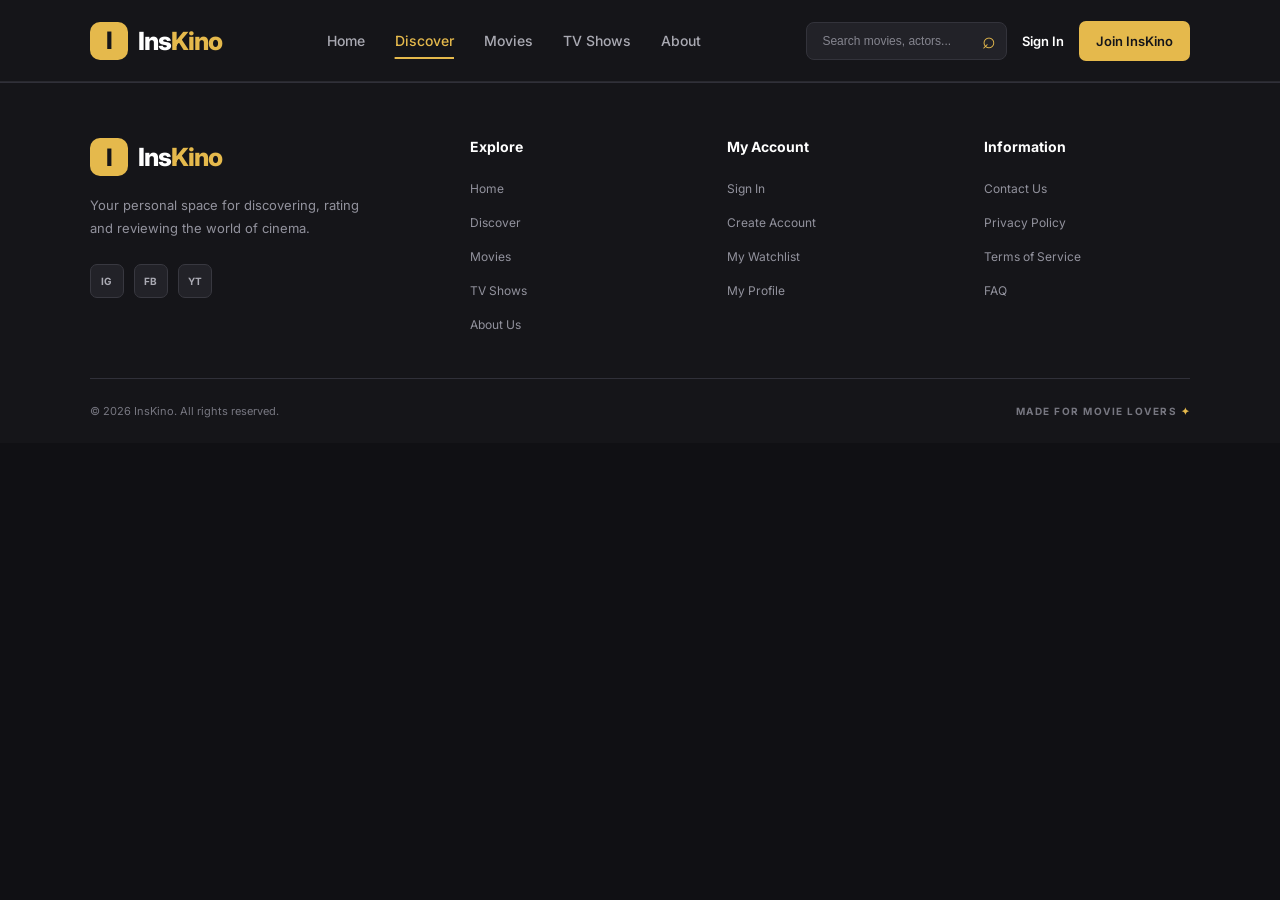
==== discover.html @ 5211ae1d "added a testing a first preview template, alongside new files such as: Discover.html, login.html, re" ====
<!DOCTYPE html>
<html lang="en">
<head>
    <meta charset="UTF-8">
    <meta name="viewport" content="width=device-width, initial-scale=1.0">
    <title>InsKino | Discover</title>
    <link rel="stylesheet" href="style.css">
</head>
<body>
    
<nav class="navbar">
    <a href="index.html" class="brand">
        <span class="brand-icon">I</span>
        <span>Ins<span class="brand-highlight">Kino</span></span>
    </a>

    <button class="menu-toggle" id="menuToggle"
            aria-label="Toggle navigation"
            aria-expanded="false">
        <span></span>
        <span></span>
        <span></span>
    </button>

    <ul class="nav-links" id="navLinks">
        <li><a href="index.html">Home</a></li>
        <li><a href="discover.html">Discover</a></li>
        <li><a href="movies.html">Movies</a></li>
        <li><a href="tv-shows.html">TV Shows</a></li>
        <li><a href="about.html">About</a></li>

        <span class="nav-indicator"></span>
    </ul>

    <div class="nav-actions">
        <form class="search-form" action="movies.html" method="GET">
            <input
                type="search"
                name="q"
                placeholder="Search movies, actors..."
                aria-label="Search movies and actors"
            >
            <button type="submit" aria-label="Search">
                <span>⌕</span>
            </button>
        </form>

        <a href="login.html" class="login-btn">Sign In</a>
        <a href="register.html" class="register-btn">Join InsKino</a>
    </div>
</nav>
    <!-- FOOTER -->
<footer class="footer">

    <div class="footer-container">

        <!-- BRAND SECTION -->
        <div class="footer-brand">

            <a href="index.html" class="brand">
                <span class="brand-icon">I</span>
                <span>Ins<span class="brand-highlight">Kino</span></span>
            </a>

            <p>
                Your personal space for discovering,
                rating and reviewing the world of cinema.
            </p>

            <div class="footer-socials">
                <a href="#" aria-label="Instagram">IG</a>
                <a href="#" aria-label="Facebook">FB</a>
                <a href="#" aria-label="YouTube">YT</a>
            </div>

        </div>


        <!-- EXPLORE LINKS -->
        <div class="footer-column">

            <h3>Explore</h3>

            <ul>
                <li><a href="index.html">Home</a></li>
                <li><a href="discover.html">Discover</a></li>
                <li><a href="movies.html">Movies</a></li>
                <li><a href="tv-shows.html">TV Shows</a></li>
                <li><a href="about.html">About Us</a></li>
            </ul>

        </div>


        <!-- ACCOUNT LINKS -->
        <div class="footer-column">

            <h3>My Account</h3>

            <ul>
                <li><a href="login.html">Sign In</a></li>
                <li><a href="register.html">Create Account</a></li>
                <li><a href="watchlist.html">My Watchlist</a></li>
                <li><a href="profile.html">My Profile</a></li>
            </ul>

        </div>


        <!-- SUPPORT LINKS -->
        <div class="footer-column">

            <h3>Information</h3>

            <ul>
                <li><a href="contact.html">Contact Us</a></li>
                <li><a href="privacy.html">Privacy Policy</a></li>
                <li><a href="terms.html">Terms of Service</a></li>
                <li><a href="faq.html">FAQ</a></li>
            </ul>

        </div>

    </div>


    <!-- FOOTER BOTTOM -->
    <div class="footer-bottom">

        <p>
            © <span id="currentYear"></span> InsKino.
            All rights reserved.
        </p>

        <p class="footer-tagline">
            MADE FOR MOVIE LOVERS <span>✦</span>
        </p>

    </div>

</footer>
    <script src="script.js"></script>
</body>
</html>
---- style.css ----
/* GOOGLE FONT */
@import url('https://fonts.googleapis.com/css2?family=Inter:wght@400;500;600;700;800&display=swap');

* {
    margin: 0;
    padding: 0;
    box-sizing: border-box;
}

body {
    font-family: 'Inter', sans-serif;
    background: #101014;
    color: #ffffff;
    min-height: 100vh;
    display: flex;
    flex-direction: column;
}

/* NAVBAR */
.navbar {
    width: 100%;
    min-height: 82px;
    padding: 0 7%;
    display: flex;
    align-items: center;
    justify-content: space-between;
    gap: 35px;

    background: #151519;
    border-bottom: 1px solid #29292f;
    position: sticky;
    top: 0;
    z-index: 1000;
    flex-shrink: 0;

}

/* BRAND */
.brand {
    display: flex;
    align-items: center;
    gap: 10px;
    text-decoration: none;
    color: #ffffff;
    font-size: 25px;
    font-weight: 800;
    letter-spacing: -1px;
    white-space: nowrap;
}

.brand-icon {
    width: 38px;
    height: 38px;
    display: grid;
    place-items: center;
    background: #e5b94c;
    color: #151519;
    border-radius: 10px;
    font-size: 24px;
}

.brand-highlight {
    color: #e5b94c;
}

/* NAVIGATION LINKS */
.nav-links {
    display: flex;
    align-items: center;
    gap: 30px;
    list-style: none;
    position: relative;
}

.nav-links a {
    color: #aaaab3;
    text-decoration: none;
    font-size: 14px;
    font-weight: 500;
    transition: 0.3s ease;
    position: relative;
    display: block;
}

.nav-links a:hover,
.nav-links a.active {
    color: #e5b94c;
}

.nav-links a.active::after {
    content: '';
    position: absolute;
    width: 100%;
    height: 2px;
    background: #e5b94c;
    bottom: -10px;
    left: 0;
}

/* ACTIONS */
.nav-actions {
    display: flex;
    align-items: center;
    gap: 15px;
}

.nav-indicator {
    position: absolute;
    bottom: -10px;
    left: 0;
    height: 2px;
    width: 0;
    background: #e5b94c;
    border-radius: 5px;

    transition:
        transform 0.35s ease,
        width 0.35s ease;

    pointer-events: none;
}
/* SEARCH */
.search-form {
    display: flex;
    align-items: center;
    background: #222228;
    border: 1px solid #33333b;
    border-radius: 8px;
    padding: 0 10px;
    transition: 0.3s ease;
}

.search-form:focus-within {
    border-color: #e5b94c;
}

.search-form input {
    width: 165px;
    padding: 11px 5px;
    border: none;
    outline: none;
    background: transparent;
    color: white;
    font-size: 12px;
}

.search-form input::placeholder {
    color: #85858f;
}

.search-form button {
    background: none;
    border: none;
    color: #e5b94c;
    font-size: 23px;
    cursor: pointer;
}

/* AUTH BUTTONS */
.login-btn,
.register-btn {
    text-decoration: none;
    font-size: 13px;
    font-weight: 600;
    white-space: nowrap;
    transition: 0.3s ease;
}

.login-btn {
    color: #ffffff;
}

.login-btn:hover {
    color: #e5b94c;
}

.register-btn {
    background: #e5b94c;
    color: #151519;
    padding: 12px 17px;
    border-radius: 7px;
}

.register-btn:hover {
    background: #f3ce6c;
    transform: translateY(-2px);
}

/* MOBILE MENU BUTTON */
.menu-toggle {
    display: none;
    background: none;
    border: none;
    cursor: pointer;
}

.menu-toggle span {
    display: block;
    width: 25px;
    height: 2px;
    background: #e5b94c;
    margin: 6px;
    transition: 0.3s;
}

/* RESPONSIVE DESIGN */
@media (max-width: 1100px) {
    .navbar {
        padding: 0 4%;
        gap: 18px;
    }

    .nav-links {
        gap: 18px;
    }

    .search-form input {
        width: 125px;
    }
}

@media (max-width: 850px) {
    .navbar {
        flex-wrap: wrap;
        padding: 18px 5%;
    }

    .menu-toggle {
        display: block;
        order: 2;
    }

    .nav-links {
        display: none;
        order: 3;
        flex-direction: column;
        align-items: flex-start;
        width: 100%;
        gap: 25px;
        padding: 20px 0;
        position: relative;
    }

    .nav-links.show {
        display: flex;
    }

    .nav-links a.active::after {
        display: none;
    }

    .nav-actions {
        order: 4;
        width: 100%;
        display: none;
        flex-wrap: wrap;
        padding-bottom: 15px;
    }

    .nav-actions.show {
        display: flex;
    }
    
    .nav-indicator {
        display: none;
    }

    .search-form {
        flex: 1;
    }

    .search-form input {
        width: 100%;
    }
}

@media (max-width: 480px) {
    .brand {
        font-size: 22px;
    }

    .nav-actions {
        gap: 12px;
    }

    .register-btn {
        padding: 10px 12px;
    }
}


/* =========================================
   INSKINO HOMEPAGE
========================================= */

.home-main {
    width: 100%;
    padding-bottom: 80px;
}

/* HERO */

.home-hero {
    min-height: 540px;
    padding: 75px 8%;

    display: grid;
    grid-template-columns: 1.1fr 0.9fr;
    align-items: center;
    gap: 50px;

    overflow: hidden;

    background:
        radial-gradient(
            ellipse at 80% 50%,
            rgba(229,185,76,0.12),
            transparent 45%
        ),
        linear-gradient(120deg, #17171d, #101014);
}

.hero-label,
.section-label {
    color: #e5b94c;
    font-size: 11px;
    font-weight: 700;
    letter-spacing: 2px;
}

.hero-content h1 {
    max-width: 650px;
    margin-top: 22px;

    color: #ffffff;
    font-size: clamp(38px, 5vw, 64px);
    line-height: 1.12;
    letter-spacing: -2px;
}

.hero-content h1 span {
    display: block;
    color: #e5b94c;
}

.hero-content > p {
    max-width: 510px;
    margin-top: 22px;

    color: #a5a5ad;
    font-size: 15px;
    line-height: 1.9;
}

/* HERO BUTTONS */

.hero-buttons {
    display: flex;
    flex-wrap: wrap;
    gap: 15px;
    margin-top: 30px;
}

.hero-primary,
.hero-secondary {
    display: inline-flex;
    align-items: center;
    justify-content: center;
    gap: 12px;

    padding: 14px 21px;
    border-radius: 7px;

    font-size: 13px;
    font-weight: 700;
    text-decoration: none;
    transition: 0.3s ease;
}

.hero-primary {
    background: #e5b94c;
    color: #151519;
}

.hero-primary:hover {
    background: #f3ce6c;
    transform: translateY(-3px);
}

.hero-secondary {
    color: #ffffff;
    border: 1px solid #484850;
}

.hero-secondary:hover {
    border-color: #e5b94c;
    color: #e5b94c;
}

/* HERO STATISTICS */

.hero-stats {
    display: flex;
    gap: 40px;
    margin-top: 45px;
}

.hero-stats h3 {
    color: #e5b94c;
    font-size: 23px;
}

.hero-stats p {
    margin-top: 5px;
    color: #898993;
    font-size: 11px;
}

/* HERO POSTERS */

.hero-visual {
    min-height: 390px;
    position: relative;

    display: flex;
    align-items: center;
    justify-content: center;
}

.hero-poster {
    width: 175px;
    height: 255px;

    position: absolute;
    overflow: hidden;

    border-radius: 12px;
    border: 3px solid #34343a;

    box-shadow: 0 20px 40px rgba(0,0,0,0.5);
}

.hero-poster img {
    width: 100%;
    height: 100%;
    object-fit: cover;
}

.hero-poster-one {
    transform: rotate(-13deg) translate(-100px, 5px);
}

.hero-poster-two {
    z-index: 2;
    transform: translateY(-20px);
}

.hero-poster-three {
    transform: rotate(13deg) translate(100px, 5px);
}

.hero-floating-card {
    position: absolute;
    z-index: 3;
    bottom: 5px;
    right: 0;

    display: flex;
    align-items: center;
    gap: 12px;

    padding: 15px 20px;
    background: #25252c;
    border: 1px solid #414149;
    border-radius: 10px;

    box-shadow: 0 10px 30px rgba(0,0,0,0.4);
}

.hero-floating-card > span {
    color: #e5b94c;
    font-size: 25px;
}

.hero-floating-card strong,
.hero-floating-card small {
    display: block;
}

.hero-floating-card strong {
    color: #ffffff;
    font-size: 12px;
}

.hero-floating-card small {
    color: #9999a3;
    font-size: 10px;
    margin-top: 4px;
}

/* MOVIE SECTIONS */

.movie-section {
    padding: 75px 8%;
}

.section-heading {
    display: flex;
    justify-content: space-between;
    align-items: flex-end;
    gap: 20px;
    margin-bottom: 30px;
}

.section-heading h2 {
    color: #ffffff;
    font-size: 28px;
    margin-top: 9px;
}

.section-heading p {
    color: #92929d;
    font-size: 13px;
    margin-top: 8px;
}

.view-all {
    color: #e5b94c;
    font-size: 12px;
    font-weight: 600;
    text-decoration: none;
}

.view-all:hover {
    color: #f3ce6c;
}

/* MOVIE GRID */

.movie-grid {
    display: grid;
    grid-template-columns: repeat(4, minmax(0, 1fr));
    gap: 25px;
}

.movie-card {
    min-width: 0;
}

.movie-poster {
    height: 310px;
    position: relative;
    overflow: hidden;

    border-radius: 9px;
    background: #222228;
}

.movie-poster img {
    width: 100%;
    height: 100%;
    object-fit: cover;
    transition: transform 0.4s ease;
}

.movie-card:hover .movie-poster img {
    transform: scale(1.06);
}

.movie-badge {
    position: absolute;
    top: 12px;
    left: 12px;

    padding: 6px 9px;
    border-radius: 4px;

    background: #e5b94c;
    color: #151519;

    font-size: 9px;
    font-weight: 800;
    letter-spacing: 0.5px;
}

.watchlist-btn {
    position: absolute;
    top: 12px;
    right: 12px;

    width: 33px;
    height: 33px;

    border: 1px solid rgba(255,255,255,0.3);
    border-radius: 50%;

    background: rgba(15,15,20,0.8);
    color: #ffffff;

    font-size: 21px;
    cursor: pointer;
    transition: 0.3s ease;
}

.watchlist-btn:hover {
    background: #e5b94c;
    color: #151519;
}

.movie-info {
    padding-top: 14px;
}

.movie-info h3 {
    color: #ffffff;
    font-size: 14px;
    font-weight: 600;
}

.movie-info p {
    color: #85858f;
    font-size: 11px;
    margin-top: 7px;
}

.movie-rating {
    display: inline-block;
    margin-top: 10px;

    color: #e5b94c;
    font-size: 12px;
    font-weight: 700;
}

/* DISCOVERY BANNER */

.discovery-banner {
    margin: 10px 8% 30px;
    padding: 40px 45px;

    display: flex;
    align-items: center;
    justify-content: space-between;
    gap: 25px;

    background:
        radial-gradient(
            circle at 90% 50%,
            rgba(229,185,76,0.13),
            transparent 45%
        ),
        #1c1c23;

    border: 1px solid #34343c;
    border-radius: 12px;
}

.discovery-banner h2 {
    margin-top: 12px;
    color: #ffffff;
    font-size: 27px;
}

.discovery-banner p {
    margin-top: 9px;
    color: #9999a3;
    font-size: 13px;
    line-height: 1.7;
}

/* RESPONSIVE */

@media (max-width: 1000px) {

    .home-hero {
        grid-template-columns: 1fr 0.8fr;
        padding: 60px 5%;
    }

    .movie-section {
        padding: 60px 5%;
    }

    .movie-grid {
        grid-template-columns: repeat(4, minmax(0, 1fr));
        gap: 16px;
    }

    .movie-poster {
        height: 260px;
    }

}

@media (max-width: 750px) {

    .home-hero {
        grid-template-columns: 1fr;
        text-align: center;
    }

    .hero-content > p {
        margin-left: auto;
        margin-right: auto;
    }

    .hero-buttons,
    .hero-stats {
        justify-content: center;
    }

    .hero-visual {
        min-height: 320px;
    }

    .movie-grid {
        grid-template-columns: repeat(2, minmax(0, 1fr));
        gap: 25px 16px;
    }

    .movie-poster {
        height: 280px;
    }

    .discovery-banner {
        margin-left: 5%;
        margin-right: 5%;
        flex-direction: column;
        align-items: flex-start;
        padding: 30px;
    }

}

@media (max-width: 480px) {

    .home-hero {
        padding: 50px 6%;
    }

    .hero-content h1 {
        font-size: 39px;
    }

    .hero-stats {
        gap: 22px;
    }

    .hero-poster {
        width: 135px;
        height: 210px;
    }

    .movie-poster {
        height: 225px;
    }

    .section-heading h2 {
        font-size: 23px;
    }

}


/* =========================================
   INSKINO LOGIN PAGE
========================================= */

.auth-page {
    min-height: calc(100vh - 82px);
    padding: 55px 7%;

    display: flex;
    justify-content: center;
    align-items: center;
        flex: 1;
    min-height: auto; 

    background:
        radial-gradient(
            circle at 10% 20%,
            rgba(229, 185, 76, 0.07),
            transparent 35%
        ),
        #101014;

}

/* MAIN CONTAINER */

.auth-container {
    width: 100%;
    max-width: 1100px;
    min-height: 610px;

    display: grid;
    grid-template-columns: 1fr 1fr;

    background: #17171d;
    border: 1px solid #303039;
    border-radius: 16px;
    overflow: hidden;

    box-shadow: 0 25px 70px rgba(0, 0, 0, 0.35);
}


/* =========================================
   LEFT VISUAL SECTION
========================================= */

.auth-visual {
    position: relative;
    overflow: hidden;

    padding: 65px 50px;

    display: flex;
    flex-direction: column;
    justify-content: space-between;

    background:
        radial-gradient(
            ellipse at 20% 20%,
            rgba(229, 185, 76, 0.16),
            transparent 55%
        ),
        linear-gradient(145deg, #242127, #141418 75%);

    border-right: 1px solid #303039;
}

.auth-visual::before {
    content: "I";
    position: absolute;

    right: -20px;
    bottom: 70px;

    font-size: 390px;
    font-weight: 800;
    line-height: 1;

    color: rgba(229, 185, 76, 0.035);
    pointer-events: none;
}

.visual-content,
.visual-footer {
    position: relative;
    z-index: 1;
}

.visual-label {
    display: inline-block;

    color: #e5b94c;
    font-size: 11px;
    font-weight: 700;
    letter-spacing: 2px;

    margin-bottom: 28px;
}

.visual-content h1 {
    max-width: 420px;

    color: #ffffff;
    font-size: clamp(32px, 4vw, 47px);
    font-weight: 800;
    line-height: 1.2;
    letter-spacing: -1.5px;
}

.visual-content h1 span {
    display: block;
    color: #e5b94c;
}

.visual-content p {
    max-width: 390px;

    color: #aaaab3;
    font-size: 14px;
    line-height: 1.9;

    margin-top: 23px;
}

.cinema-decoration {
    display: flex;
    align-items: center;
    flex-wrap: wrap;
    gap: 10px;

    margin-top: 55px;

    color: #d6d6dc;
    font-size: 10px;
    font-weight: 700;
    letter-spacing: 1.5px;
}

.cinema-decoration span:first-child {
    color: #e5b94c;
    font-size: 18px;
}

.decoration-dot {
    color: #e5b94c;
}

.visual-footer {
    display: flex;
    flex-direction: column;
    gap: 7px;

    color: #777781;
    font-size: 9px;
    letter-spacing: 2px;
}

.visual-footer span:first-child {
    color: #e5b94c;
    font-weight: 800;
    font-size: 12px;
}


/* =========================================
   RIGHT LOGIN SECTION
========================================= */

.auth-form-section {
    display: flex;
    justify-content: center;
    align-items: center;

    padding: 55px 45px;
}

.login-card {
    width: 100%;
    max-width: 390px;
}


/* LOGIN HEADING */

.login-heading {
    text-align: center;
    margin-bottom: 38px;
}

.login-icon {
    width: 48px;
    height: 48px;

    display: grid;
    place-items: center;

    margin: 0 auto 20px;

    background: rgba(229, 185, 76, 0.13);
    border: 1px solid rgba(229, 185, 76, 0.3);
    border-radius: 12px;

    color: #e5b94c;
    font-size: 27px;
    font-weight: 800;
}

.login-heading h2 {
    color: #ffffff;
    font-size: 27px;
    font-weight: 700;
    letter-spacing: -0.7px;
}

.login-heading p {
    color: #92929d;
    font-size: 13px;
    margin-top: 10px;
}


/* =========================================
   FORM FIELDS
========================================= */

.login-form {
    display: flex;
    flex-direction: column;
    gap: 23px;
}

.form-group {
    display: flex;
    flex-direction: column;
    gap: 10px;
}

.form-group label {
    color: #e5e5e9;
    font-size: 12px;
    font-weight: 600;
}

.form-group input {
    width: 100%;
    height: 49px;

    padding: 0 15px;

    background: #222228;
    border: 1px solid #383840;
    border-radius: 7px;

    outline: none;

    color: #ffffff;
    font-family: inherit;
    font-size: 13px;

    transition: 0.3s ease;
}

.form-group input::placeholder {
    color: #777781;
}

.form-group input:focus {
    border-color: #e5b94c;
    box-shadow: 0 0 0 3px rgba(229, 185, 76, 0.08);
}


/* PASSWORD FIELD */

.password-wrapper {
    position: relative;
}

.password-wrapper input {
    padding-right: 65px;
}

.password-toggle {
    position: absolute;
    right: 14px;
    top: 50%;
    transform: translateY(-50%);

    background: transparent;
    border: none;

    color: #e5b94c;
    font-family: inherit;
    font-size: 11px;
    font-weight: 600;

    cursor: pointer;
}

.password-toggle:hover {
    color: #f5d27a;
}


/* =========================================
   REMEMBER ME / FORGOT PASSWORD
========================================= */

.login-options {
    display: flex;
    justify-content: space-between;
    align-items: center;
    gap: 10px;

    margin-top: -3px;
}

.remember-option {
    display: flex;
    align-items: center;
    gap: 8px;

    color: #aaaab3;
    font-size: 11px;
    cursor: pointer;
}

.remember-option input {
    accent-color: #e5b94c;
    width: 14px;
    height: 14px;
    cursor: pointer;
}

.login-options a {
    color: #e5b94c;
    font-size: 11px;
    text-decoration: none;
}

.login-options a:hover {
    text-decoration: underline;
}


/* =========================================
   SIGN IN BUTTON
========================================= */

.signin-button {
    width: 100%;
    height: 49px;

    display: flex;
    justify-content: center;
    align-items: center;
    gap: 12px;

    margin-top: 5px;

    background: #e5b94c;
    color: #171717;

    border: none;
    border-radius: 7px;

    font-family: inherit;
    font-size: 13px;
    font-weight: 700;

    cursor: pointer;

    transition: 0.3s ease;
}

.signin-button span {
    font-size: 18px;
    transition: transform 0.3s ease;
}

.signin-button:hover {
    background: #f3ce6c;
    box-shadow: 0 7px 20px rgba(229, 185, 76, 0.16);
}

.signin-button:hover span {
    transform: translateX(5px);
}


/* =========================================
   REGISTER PROMPT
========================================= */

.register-prompt {
    text-align: center;
    margin-top: 29px;
}

.register-prompt p {
    color: #92929d;
    font-size: 12px;
}

.register-prompt a {
    color: #e5b94c;
    font-weight: 600;
    text-decoration: none;
}

.register-prompt a:hover {
    text-decoration: underline;
}


/* BOTTOM DIVIDER */

.login-divider {
    display: flex;
    align-items: center;
    gap: 15px;

    margin-top: 34px;
}

.login-divider::before,
.login-divider::after {
    content: "";
    flex: 1;
    height: 1px;
    background: #303039;
}

.login-divider span {
    color: #666670;
    font-size: 9px;
    font-weight: 600;
    letter-spacing: 1.5px;
}


/* =========================================
   RESPONSIVE DESIGN
========================================= */

@media (max-width: 850px) {

    .auth-page {
        padding: 40px 5%;
    }

    .auth-container {
        max-width: 550px;
        grid-template-columns: 1fr;
    }

    .auth-visual {
        min-height: 280px;
        padding: 35px;
        border-right: none;
        border-bottom: 1px solid #303039;
    }

    .visual-content h1 {
        font-size: 34px;
    }

    .visual-content p {
        font-size: 13px;
        margin-top: 13px;
    }

    .cinema-decoration {
        margin-top: 23px;
    }

    .visual-footer {
        margin-top: 35px;
    }

    .auth-form-section {
        padding: 45px 35px;
    }
}


@media (max-width: 480px) {

    .auth-page {
        padding: 25px 15px;
    }

    .auth-visual {
        min-height: 250px;
        padding: 28px 23px;
    }

    .visual-content h1 {
        font-size: 29px;
    }

    .visual-content p {
        font-size: 12px;
    }

    .auth-form-section {
        padding: 38px 23px;
    }

    .login-heading h2 {
        font-size: 24px;
    }

    .login-options {
        align-items: flex-start;
    }
}


/* =========================================
   INSKINO REGISTRATION PAGE
========================================= */

.register-card {
    max-width: 420px;
}

.register-form {
    gap: 16px;
}

/* PASSWORD INFORMATION */

.password-hint {
    color: #777781;
    font-size: 10px;
    margin-top: -3px;
}

/* TERMS AND CONDITIONS */

.register-terms {
    margin-top: 2px;
}

.register-terms label {
    display: flex;
    align-items: flex-start;
    gap: 9px;

    color: #aaaab3;
    font-size: 11px;
    line-height: 1.7;

    cursor: pointer;
}

.register-terms input {
    margin-top: 3px;
    accent-color: #e5b94c;
    cursor: pointer;
}

.register-terms a {
    color: #e5b94c;
    text-decoration: none;
}

.register-terms a:hover {
    text-decoration: underline;
}

/* REGISTRATION BUTTON */

.register-form .signin-button {
    margin-top: 5px;
}

/* RESPONSIVE */

@media (max-width: 850px) {

    .register-card {
        max-width: 450px;
    }

    .register-form {
        gap: 18px;
    }

}

@media (max-width: 480px) {

    .register-card {
        width: 100%;
    }

    .register-form {
        gap: 16px;
    }

}


/* =========================================
   FEATURED SLIDER + ASIDE LAYOUT
========================================= */

.home-feature-layout {
    padding: 65px 8%;

    display: grid;
    grid-template-columns: minmax(0, 1fr) 290px;
    gap: 24px;

    align-items: start;
}


/* =========================================
   FEATURED SLIDER
========================================= */

.featured-slider {
    min-width: 0;
}

.slider-track {
    position: relative;
    overflow: hidden;

    border-radius: 12px;
    background: #222228;
}

.feature-slide {
    display: none;

    position: relative;
    min-height: 370px;

    overflow: hidden;
    animation: slideFade 0.45s ease;
}

.feature-slide.is-active {
    display: block;
}

@keyframes slideFade {
    from {
        opacity: 0.4;
    }

    to {
        opacity: 1;
    }
}

.feature-image {
    position: absolute;
    inset: 0;

    width: 100%;
    height: 100%;

    object-fit: cover;
    object-position: center 25%;
}

.feature-overlay {
    position: absolute;
    inset: 0;

    display: flex;
    flex-direction: column;
    justify-content: flex-end;
    align-items: flex-start;

    padding: 35px;

    background: linear-gradient(
        90deg,
        rgba(10,10,14,0.96) 0%,
        rgba(10,10,14,0.72) 48%,
        rgba(10,10,14,0.12) 100%
    );
}

.feature-category {
    color: #e5b94c;
    font-size: 10px;
    font-weight: 800;
    letter-spacing: 2px;
}

.feature-overlay h2 {
    color: #ffffff;
    font-size: 32px;
    margin-top: 12px;
}

.feature-overlay p {
    max-width: 390px;
    color: #d0d0d5;

    font-size: 12px;
    line-height: 1.8;

    margin-top: 10px;
}

.feature-meta {
    display: flex;
    flex-wrap: wrap;
    gap: 17px;

    margin-top: 17px;

    color: #c4c4ca;
    font-size: 11px;
}

.feature-meta span:last-child {
    color: #e5b94c;
    font-weight: 700;
}

.feature-button {
    display: inline-block;

    margin-top: 23px;
    padding: 11px 17px;

    background: #e5b94c;
    color: #151519;

    border-radius: 6px;

    font-size: 12px;
    font-weight: 700;
    text-decoration: none;

    transition: 0.3s ease;
}

.feature-button:hover {
    background: #f3ce6c;
    transform: translateY(-2px);
}


/* =========================================
   SLIDER CONTROLS
========================================= */

.slider-controls {
    display: flex;
    align-items: center;
    justify-content: space-between;

    margin-top: 14px;
}

.slider-navigation {
    display: flex;
    gap: 9px;
}

.slider-navigation button {
    width: 36px;
    height: 36px;

    border: 1px solid #383840;
    border-radius: 7px;

    background: #222228;
    color: #ffffff;

    font-size: 17px;
    cursor: pointer;

    transition: 0.3s ease;
}

.slider-navigation button:hover {
    color: #151519;
    background: #e5b94c;
    border-color: #e5b94c;
}

.slider-dots {
    display: flex;
    gap: 8px;
    align-items: center;
}

.slider-dots button {
    width: 8px;
    height: 8px;

    border: none;
    border-radius: 10px;

    background: #55555f;
    cursor: pointer;

    transition: 0.3s ease;
}

.slider-dots button.active {
    width: 24px;
    background: #e5b94c;
}

.slider-counter {
    color: #9999a3;
    font-size: 11px;
    font-weight: 600;
}


/* =========================================
   ASIDE SIDEBAR
========================================= */

.home-aside {
    display: flex;
    flex-direction: column;
    gap: 16px;

    min-width: 0;
    padding-top: 117px;
}

.aside-card {
    width: 100%;
    padding: 22px;

    background: #19191f;
    border: 1px solid #303039;
    border-radius: 10px;
    transition: border-color 0.3s ease;

}
.aside-card:hover {
    border-color: #55504a;
}

.aside-card h3 {
    color: #ffffff;
    font-size: 17px;

    margin-top: 12px;
}

.aside-card > p {
    color: #9999a3;
    font-size: 11px;
    line-height: 1.8;

    margin-top: 9px;
}


/* GENRE LINKS */

.genre-list {
    display: grid;
    grid-template-columns: 1fr 1fr;
    gap: 9px;

    margin-top: 20px;
}

.genre-list a {
    padding: 10px;

    display: flex;
    justify-content: space-between;
    align-items: center;

    background: #24242b;
    border: 1px solid #34343c;
    border-radius: 6px;

    color: #c3c3ca;
    font-size: 11px;
    text-decoration: none;

    transition: 0.3s ease;
}

.genre-list a span {
    color: #e5b94c;
}

.genre-list a:hover {
    color: #e5b94c;
    border-color: #e5b94c;
}

.aside-link {
    display: inline-block;
    margin-top: 18px;

    color: #e5b94c;
    font-size: 11px;
    font-weight: 600;
    text-decoration: none;
}


/* UPCOMING FEATURES */

.coming-list {
    display: flex;
    flex-direction: column;
    gap: 13px;

    list-style: none;
    margin-top: 20px;
}

.coming-list li {
    color: #c5c5cb;
    font-size: 11px;
}

.coming-list li span {
    color: #e5b94c;
    margin-right: 7px;
}

.coming-label {
    display: inline-block;

    margin-top: 22px;
    padding: 7px 10px;

    background: rgba(229,185,76,0.10);
    border-radius: 5px;

    color: #e5b94c;
    font-size: 9px;
    font-weight: 800;
    letter-spacing: 0.7px;
}


/* QUICK DISCOVERY */

.aside-discover {
    background: linear-gradient(
        145deg,
        #28242a,
        #19191f
    );
    text-align: center;
}

.aside-discover-icon {
    color: #e5b94c;
    font-size: 26px;
}

.aside-discover h3 {
    margin-top: 12px;
}

.aside-discover-button {
    display: block;

    margin-top: 19px;
    padding: 12px;

    background: #e5b94c;
    border-radius: 6px;

    color: #151519;
    font-size: 11px;
    font-weight: 700;
    text-decoration: none;

    transition: 0.3s ease;
}

.aside-discover-button:hover {
    background: #f3ce6c;
}


/* =========================================
   RESPONSIVE DESIGN
========================================= */

@media (max-width: 1050px) {

    .home-feature-layout {
        padding-left: 5%;
        padding-right: 5%;

        grid-template-columns: minmax(0, 1fr) 250px;
        gap: 20px;
    }

}

@media (max-width: 750px) {

    .home-feature-layout {
        grid-template-columns: 1fr;
    }

    .home-aside {
        display: grid;
        grid-template-columns: repeat(2, minmax(0, 1fr));
    }

    .feature-slide {
        min-height: 340px;
    }

    .aside-discover {
        grid-column: 1 / -1;
    }

}

@media (max-width: 480px) {

    .home-feature-layout {
        padding: 40px 5%;
    }

    .home-aside {
        grid-template-columns: 1fr;
    }

    .aside-discover {
        grid-column: auto;
    }

    .feature-slide {
        min-height: 350px;
    }

    .feature-overlay {
        padding: 22px;
    }

    .feature-overlay h2 {
        font-size: 25px;
    }

    .feature-overlay p {
        font-size: 11px;
    }

    .feature-meta {
        gap: 10px;
        font-size: 10px;
    }

}


/* =========================================
   INSKINO FOOTER
========================================= */

.footer {
    width: 100%;
    background: #151519;
    border-top: 1px solid #303039;
    padding: 55px 7% 0;
}

/* FOOTER CONTAINER */

.footer-container {
    max-width: 1400px;
    margin: 0 auto;

    display: grid;
    grid-template-columns: 1.6fr 1fr 1fr 1fr;
    gap: 50px;

    padding-bottom: 45px;
}

/* BRAND */

.footer-brand .brand {
    display: inline-flex;
    margin-bottom: 18px;
}

.footer-brand p {
    max-width: 280px;

    color: #92929d;
    font-size: 13px;
    line-height: 1.8;
}

/* SOCIAL LINKS */

.footer-socials {
    display: flex;
    gap: 10px;
    margin-top: 23px;
}

.footer-socials a {
    width: 34px;
    height: 34px;

    display: flex;
    justify-content: center;
    align-items: center;

    background: #222228;
    border: 1px solid #383840;
    border-radius: 7px;

    color: #aaaab3;
    font-size: 10px;
    font-weight: 700;

    text-decoration: none;
    transition: 0.3s ease;
}

.footer-socials a:hover {
    background: #e5b94c;
    border-color: #e5b94c;
    color: #151519;
    transform: translateY(-3px);
}

/* FOOTER COLUMNS */

.footer-column h3 {
    color: #ffffff;
    font-size: 14px;
    font-weight: 700;
    margin-bottom: 22px;
}

.footer-column ul {
    list-style: none;

    display: flex;
    flex-direction: column;
    gap: 14px;
}

.footer-column a {
    color: #92929d;
    font-size: 12px;
    text-decoration: none;

    transition: 0.3s ease;
}

.footer-column a:hover {
    color: #e5b94c;
    padding-left: 4px;
}

/* FOOTER BOTTOM */

.footer-bottom {
    max-width: 1400px;
    margin: 0 auto;

    min-height: 65px;

    display: flex;
    justify-content: space-between;
    align-items: center;
    gap: 15px;

    border-top: 1px solid #303039;
}

.footer-bottom p {
    color: #777781;
    font-size: 11px;
}

.footer-tagline {
    font-size: 10px !important;
    font-weight: 700;
    letter-spacing: 1.5px;
}

.footer-tagline span {
    color: #e5b94c;
}

/* =========================================
   FOOTER RESPONSIVENESS
========================================= */

@media (max-width: 900px) {

    .footer-container {
        grid-template-columns: repeat(2, 1fr);
        gap: 40px;
    }

}

@media (max-width: 500px) {

    .footer {
        padding: 40px 6% 0;
    }

    .footer-container {
        grid-template-columns: repeat(2, 1fr);
        gap: 35px 20px;
    }

    .footer-brand {
        grid-column: 1 / -1;
    }

    .footer-bottom {
        flex-direction: column;
        justify-content: center;
        align-items: flex-start;
        padding: 20px 0;
    }

}
.development-notice {
    margin: 25px 8% 0;
    padding: 18px 22px;

    display: flex;
    align-items: center;
    justify-content: space-between;
    gap: 15px;

    background: #1C1C23;
    border: 1px solid #4B3D21;
    border-radius: 10px;
}

.notice-content {
    display: flex;
    align-items: flex-start;
    gap: 16px;
}

.notice-badge {
    flex-shrink: 0;
    padding: 6px 9px;
    border-radius: 5px;

    background: rgba(229,185,76,0.13);
    color: #E5B94C;

    font-size: 9px;
    font-weight: 800;
    letter-spacing: 1px;
}

.notice-content h3 {
    color: #FFFFFF;
    font-size: 13px;
    margin-bottom: 6px;
}

.notice-content p {
    color: #9999A3;
    font-size: 11px;
    line-height: 1.7;
}

.notice-icon {
    color: #E5B94C;
    font-size: 25px;
}

@media (max-width: 600px) {
    .development-notice {
        margin-left: 5%;
        margin-right: 5%;
    }

    .notice-content {
        flex-direction: column;
    }
}
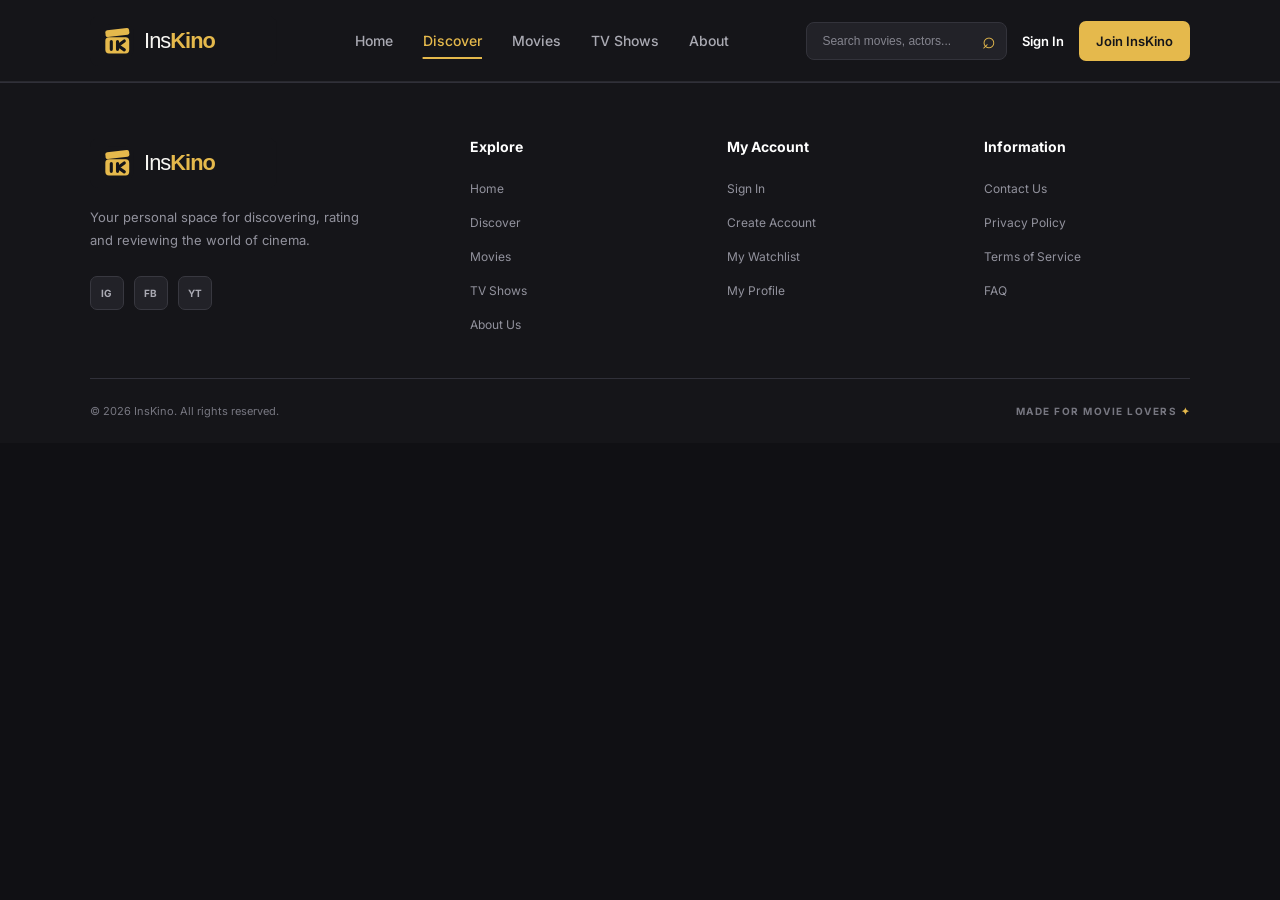
==== commit 92ad7136: "updated the Navbar and Footer , and added our project logo in the SVG Format d" ====
--- a/discover.html
+++ b/discover.html
@@ -10,8 +10,8 @@
     
 <nav class="navbar">
     <a href="index.html" class="brand">
-        <span class="brand-icon">I</span>
-        <span>Ins<span class="brand-highlight">Kino</span></span>
+        <img src="assets/logo/inskino-logo.svg" height="50" alt="InsKino Logo" class="brand-logo">
+        
     </a>
 
     <button class="menu-toggle" id="menuToggle"
@@ -58,8 +58,9 @@
         <div class="footer-brand">
 
             <a href="index.html" class="brand">
-                <span class="brand-icon">I</span>
-                <span>Ins<span class="brand-highlight">Kino</span></span>
+                
+                <img src="assets/logo/inskino-logo.svg" height="50" alt="InsKino Logo" class="brand-logo">
+
             </a>
 
             <p>
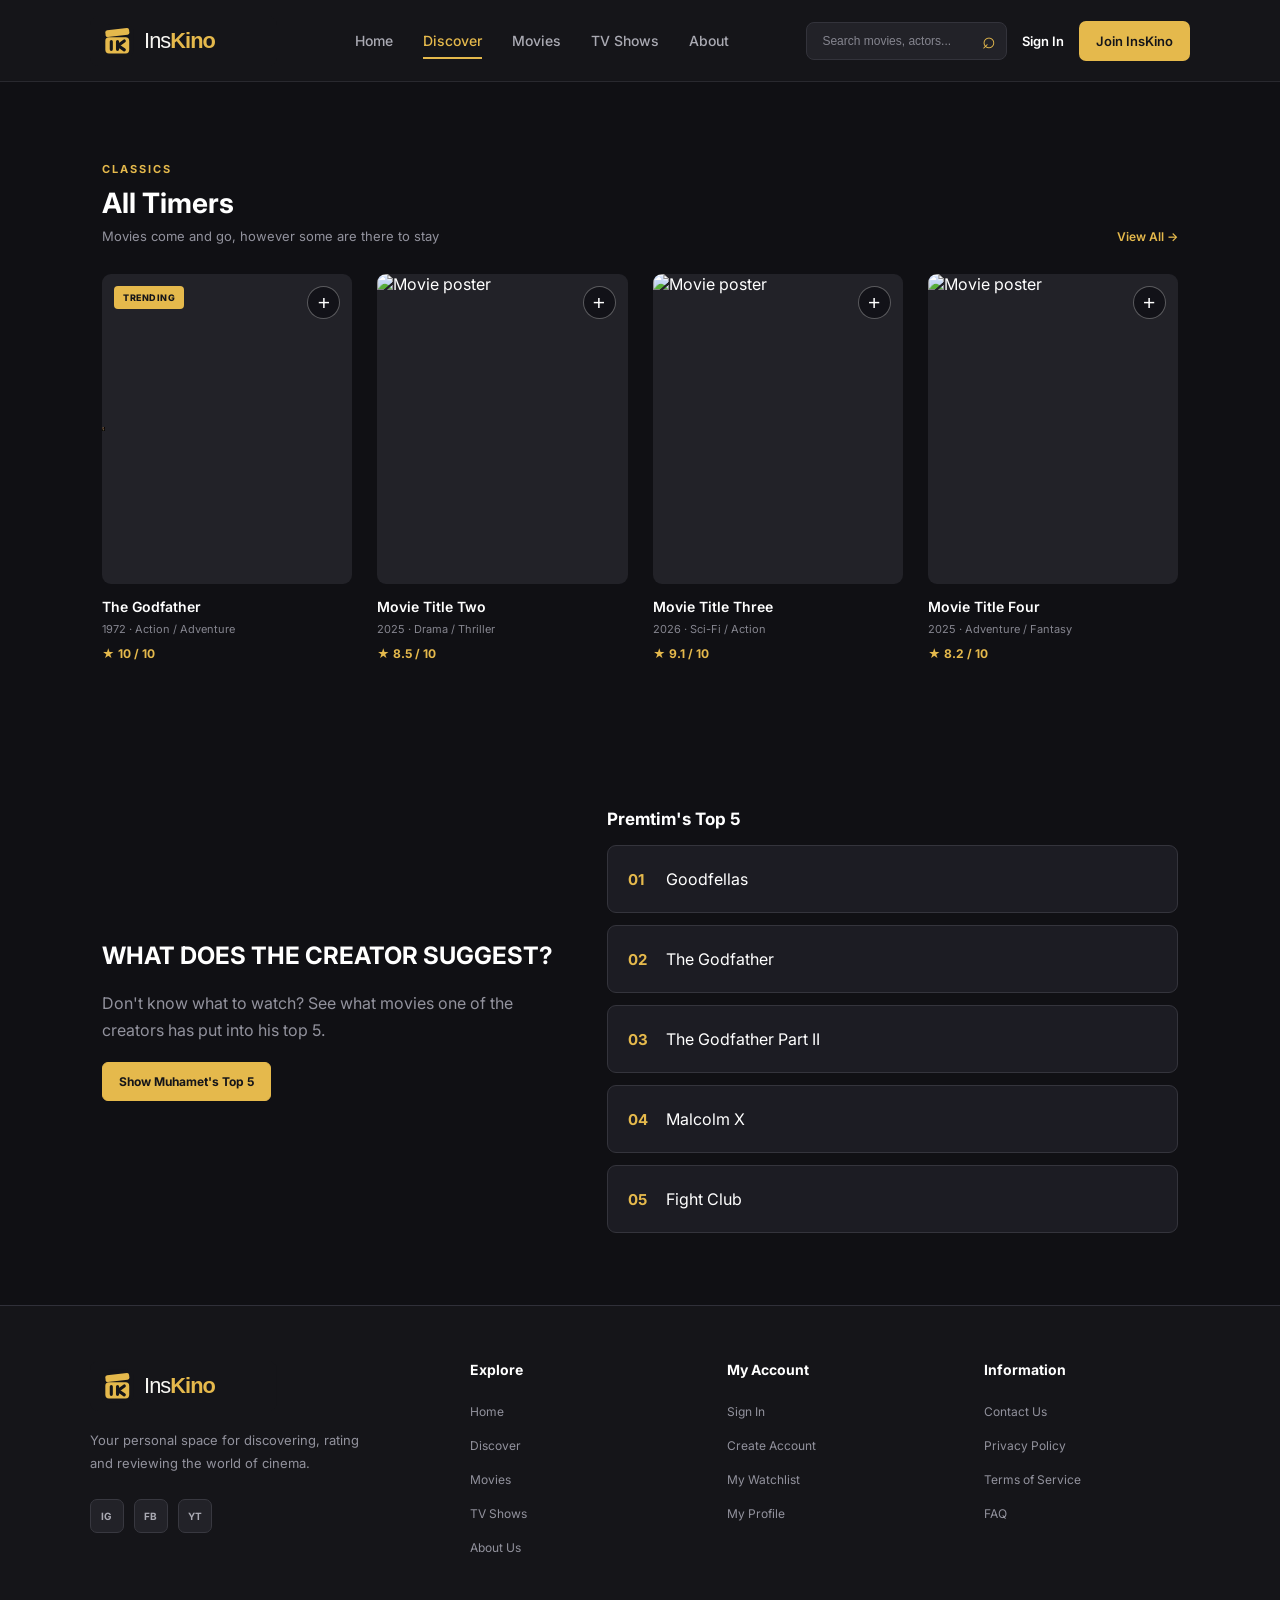
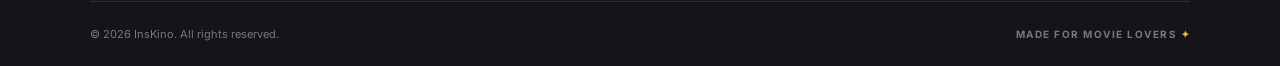
==== commit 47f44daa: "Started the discover page + added a interactive top 5 movies list" ====
--- a/discover.html
+++ b/discover.html
@@ -49,6 +49,121 @@
         <a href="register.html" class="register-btn">Join InsKino</a>
     </div>
 </nav>
+
+<section class="movie-section">
+
+        <div class="section-heading">
+            <div>
+                <span class="section-label">CLASSICS</span>
+                <h2>All Timers</h2>
+                <p>Movies come and go, however some are there to stay</p>
+            </div>
+
+            <a href="movies.html" class="view-all">
+                View All →
+            </a>
+        </div>
+
+
+        <div class="movie-grid">
+
+            <article class="movie-card">
+                <div class="movie-poster">
+                    <img src="assets/posters/godfather_icon.jpg" alt="Movie poster">
+                    <span class="movie-badge">TRENDING</span>
+                    <button class="watchlist-btn" aria-label="Add to watchlist">+</button>
+                </div>
+
+                <div class="movie-info">
+                    <h3>The Godfather</h3>
+                    <p>1972 · Action / Adventure</p>
+                    <span class="movie-rating">★ 10 / 10</span>
+                </div>
+            </article>
+
+
+            <article class="movie-card">
+                <div class="movie-poster">
+                    <img src="assets/posters/movie2.jpg" alt="Movie poster">
+                    <button class="watchlist-btn" aria-label="Add to watchlist">+</button>
+                </div>
+
+                <div class="movie-info">
+                    <h3>Movie Title Two</h3>
+                    <p>2025 · Drama / Thriller</p>
+                    <span class="movie-rating">★ 8.5 / 10</span>
+                </div>
+            </article>
+
+
+            <article class="movie-card">
+                <div class="movie-poster">
+                    <img src="assets/posters/movie3.jpg" alt="Movie poster">
+                    <button class="watchlist-btn" aria-label="Add to watchlist">+</button>
+                </div>
+
+                <div class="movie-info">
+                    <h3>Movie Title Three</h3>
+                    <p>2026 · Sci-Fi / Action</p>
+                    <span class="movie-rating">★ 9.1 / 10</span>
+                </div>
+            </article>
+
+
+            <article class="movie-card">
+                <div class="movie-poster">
+                    <img src="assets/posters/movie4.jpg" alt="Movie poster">
+                    <button class="watchlist-btn" aria-label="Add to watchlist">+</button>
+                </div>
+
+                <div class="movie-info">
+                    <h3>Movie Title Four</h3>
+                    <p>2025 · Adventure / Fantasy</p>
+                    <span class="movie-rating">★ 8.2 / 10</span>
+                </div>
+            </article>
+
+        </div>
+
+    </section>
+
+    <section class="top5">
+        <div class="top5_description">
+            <h2>WHAT DOES THE CREATOR SUGGEST?</h2>
+            <br>
+            <p>Don't know what to watch? See what movies one of the creators has put into his top 5.</p>
+            <button
+                type="button"
+                class="top5-toggle"
+                id="top5Toggle"
+                aria-controls="premtimTop5 muhametTop5"
+            >
+                Show Muhamet's Top 5
+            </button>
+
+        </div>
+
+        <div class="top5_ranking">
+            <h3 class="top5_creator-name" id="top5CreatorName">Premtim's Top 5</h3>
+            <ol class="top5_list" id="premtimTop5" aria-label="Premtim's Top 5">
+                <li><a href="movies.html">Goodfellas</a></li>
+                <li><a href="movies.html">The Godfather</a></li>
+                <li><a href="movies.html">The Godfather Part II</a></li>
+                <li><a href="movies.html">Malcolm X</a></li>
+                <li><a href="movies.html">Fight Club</a></li>
+            </ol>
+            <ol class="top5_list" id="muhametTop5" aria-label="Muhamet's Top 5" hidden>
+                <li></li>
+                <li></li>
+                <li></li>
+                <li></li>
+                <li></li>
+            </ol>
+        </div>
+
+    </section>
+
+
     <!-- FOOTER -->
 <footer class="footer">
 
--- a/style.css
+++ b/style.css
@@ -558,9 +558,9 @@
 }
 
 .movie-poster img {
-    width: 100%;
+    width: 1%;
     height: 100%;
-    object-fit: cover;
+    object-fit: contain;
     transition: transform 0.4s ease;
 }
 
@@ -582,6 +582,7 @@
     font-size: 9px;
     font-weight: 800;
     letter-spacing: 0.5px;
+    
 }
 
 .watchlist-btn {
@@ -2062,4 +2063,157 @@
     .notice-content {
         flex-direction: column;
     }
+}
+
+.top5 {
+    display: grid;
+    grid-template-columns: minmax(0, 0.8fr) minmax(0, 1fr);
+    align-items: center;
+    gap: 48px;
+    padding: 72px 8%;
+}
+
+.top5_description {
+    text-align: left;
+}
+
+.top5_description h2 {
+    color: #ffffff;
+}
+
+.top5_description p {
+    color: #92929d;
+    line-height: 1.7;
+}
+
+.top5-toggle {
+    margin-top: 18px;
+    padding: 11px 16px;
+    border: 1px solid #e5b94c;
+    border-radius: 6px;
+    background: #e5b94c;
+    color: #151519;
+    font: inherit;
+    font-size: 12px;
+    font-weight: 700;
+    cursor: pointer;
+    transition: background 0.2s ease, border-color 0.2s ease;
+}
+
+.top5-toggle:hover {
+    border-color: #f3ce6c;
+    background: #f3ce6c;
+}
+
+.top5-toggle:focus-visible {
+    outline: 2px solid #ffffff;
+    outline-offset: 3px;
+}
+
+.top5_ranking {
+    min-width: 0;
+}
+
+.top5_creator-name {
+    margin-bottom: 16px;
+    color: #ffffff;
+    font-size: 17px;
+}
+
+.top5_list {
+    display: grid;
+    gap: 12px;
+    margin: 0;
+    padding: 0;
+    list-style: none;
+    counter-reset: top5;
+}
+
+.top5_list[hidden] {
+    display: none;
+}
+
+.top5_list.is-entering {
+    animation: top5-list-enter 260ms ease both;
+}
+
+@keyframes top5-list-enter {
+    from {
+        opacity: 0;
+        transform: translateX(12px);
+    }
+
+    to {
+        opacity: 1;
+        transform: translateX(0);
+    }
+}
+
+@media (prefers-reduced-motion: reduce) {
+    .top5_list.is-entering {
+        animation-duration: 1ms;
+    }
+}
+
+.top5_list li {
+    position: relative;
+    min-height: 68px;
+    box-sizing: border-box;
+    border: 1px solid #34343c;
+    border-radius: 9px;
+    background: #1c1c23;
+    color: #ffffff;
+    counter-increment: top5;
+    transition: background 0.2s ease, border-color 0.2s ease;
+}
+
+.top5_list li:hover {
+    border-color: #55545c;
+    background: #25252d;
+}
+
+.top5_list li a {
+    position: absolute;
+    inset: 0;
+    display: flex;
+    align-items: center;
+    padding: 16px 20px 16px 58px;
+    border-radius: inherit;
+    color: inherit;
+    text-decoration: none;
+}
+
+.top5_list li a:focus-visible {
+    outline: 2px solid #e5b94c;
+    outline-offset: 3px;
+}
+
+.top5_list li::before {
+    content: counter(top5, decimal-leading-zero);
+    position: absolute;
+    top: 50%;
+    left: 20px;
+    z-index: 1;
+    transform: translateY(-50%);
+    pointer-events: none;
+    color: #e5b94c;
+    font-size: 15px;
+    font-weight: 700;
+}
+
+.top5_list li:empty::after {
+    content: "Add a movie";
+    position: absolute;
+    top: 50%;
+    left: 58px;
+    transform: translateY(-50%);
+    color: #85858f;
+}
+
+@media (max-width: 750px) {
+    .top5 {
+        grid-template-columns: 1fr;
+        gap: 28px;
+        padding: 56px 5%;
+    }
 }
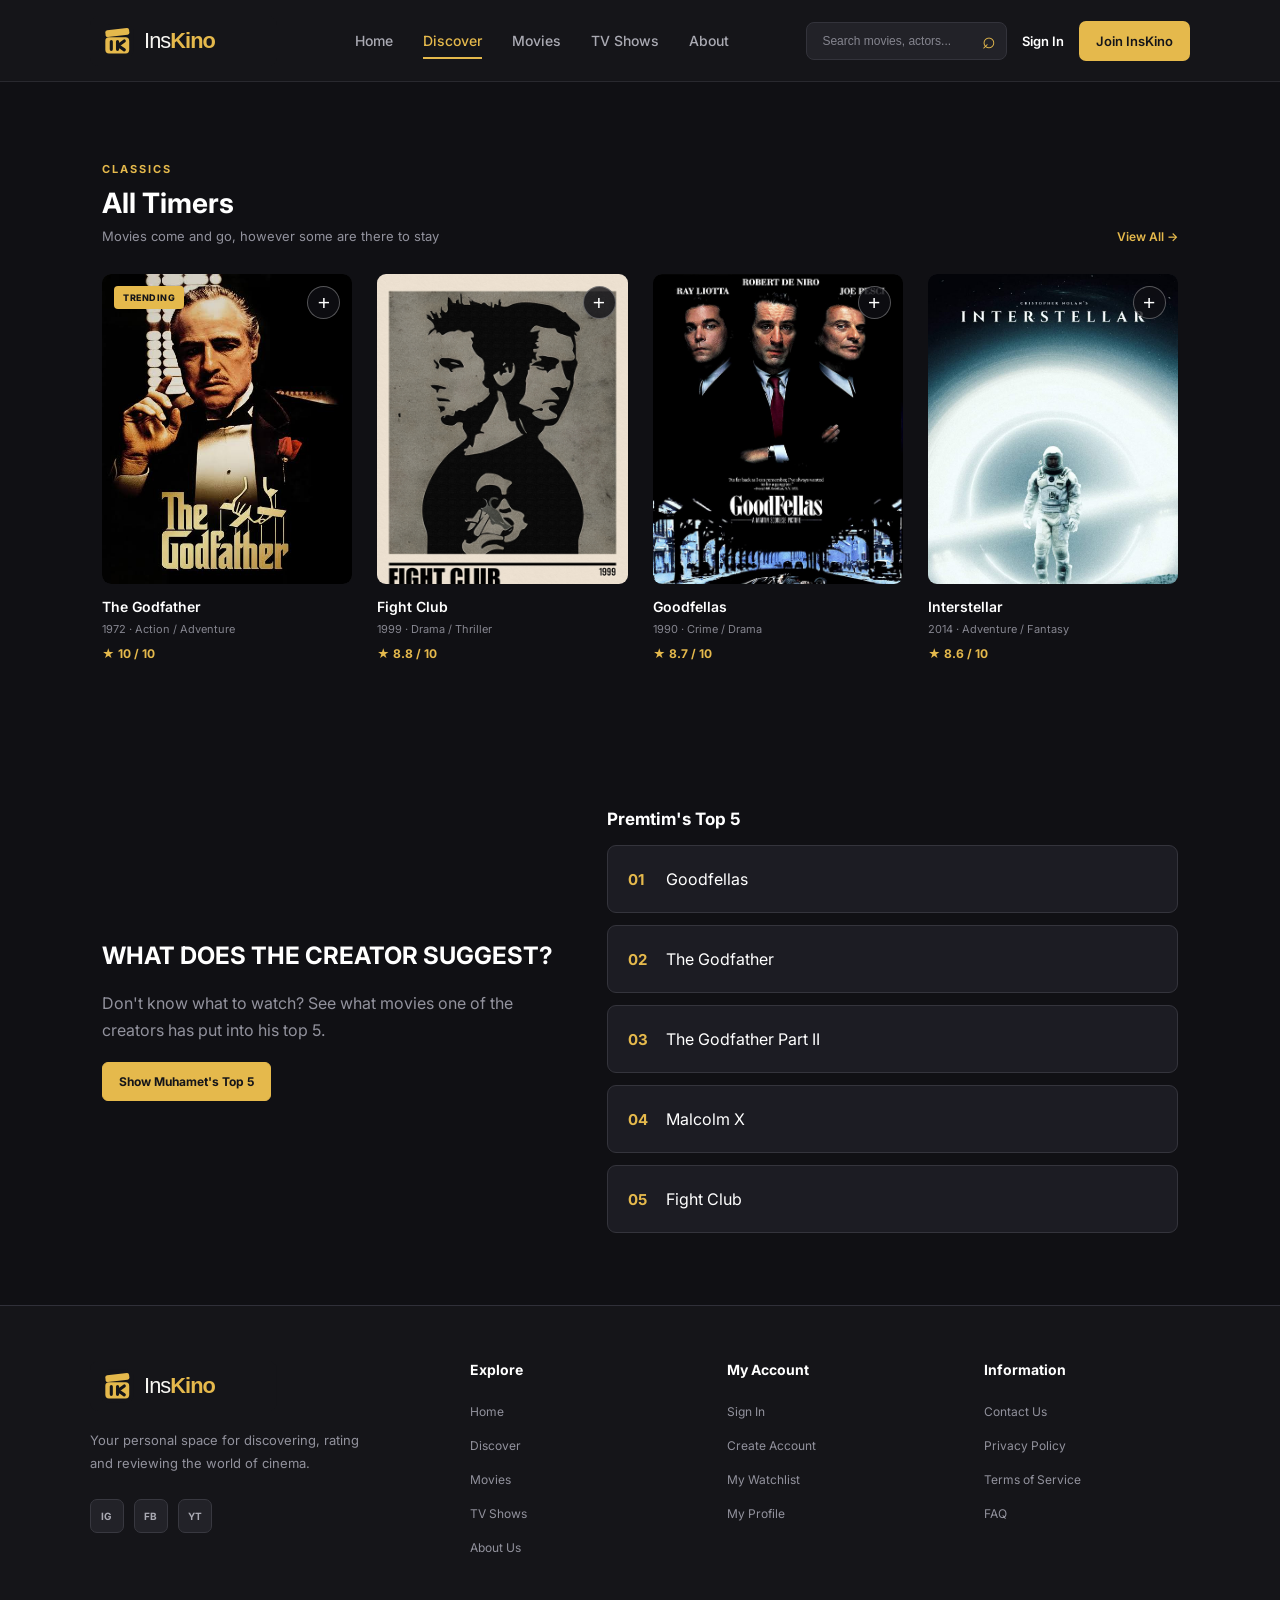
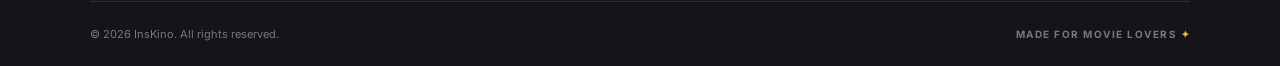
==== commit a9025fbe: "Updated the discover.html and added a few posters to showcase how it will look wenn called via API a" ====
--- a/discover.html
+++ b/discover.html
@@ -4,7 +4,9 @@
     <meta charset="UTF-8">
     <meta name="viewport" content="width=device-width, initial-scale=1.0">
     <title>InsKino | Discover</title>
-    <link rel="stylesheet" href="style.css">
+    <link rel="stylesheet" href="style.css">    
+    <link rel="icon" href="assets/logo/inskino-logo-icon.svg" type="image/svg+xml">
+
 </head>
 <body>
     
@@ -69,7 +71,7 @@
 
             <article class="movie-card">
                 <div class="movie-poster">
-                    <img src="assets/posters/godfather_icon.jpg" alt="Movie poster">
+                    <img src="assets/posters/godfather_icon.jpg" style="width: 100%; height: auto;" alt="The Godfather poster">
                     <span class="movie-badge">TRENDING</span>
                     <button class="watchlist-btn" aria-label="Add to watchlist">+</button>
                 </div>
@@ -84,42 +86,42 @@
 
             <article class="movie-card">
                 <div class="movie-poster">
-                    <img src="assets/posters/movie2.jpg" alt="Movie poster">
-                    <button class="watchlist-btn" aria-label="Add to watchlist">+</button>
-                </div>
-
-                <div class="movie-info">
-                    <h3>Movie Title Two</h3>
-                    <p>2025 · Drama / Thriller</p>
-                    <span class="movie-rating">★ 8.5 / 10</span>
-                </div>
-            </article>
-
-
-            <article class="movie-card">
-                <div class="movie-poster">
-                    <img src="assets/posters/movie3.jpg" alt="Movie poster">
-                    <button class="watchlist-btn" aria-label="Add to watchlist">+</button>
-                </div>
-
-                <div class="movie-info">
-                    <h3>Movie Title Three</h3>
-                    <p>2026 · Sci-Fi / Action</p>
-                    <span class="movie-rating">★ 9.1 / 10</span>
-                </div>
-            </article>
-
-
-            <article class="movie-card">
-                <div class="movie-poster">
-                    <img src="assets/posters/movie4.jpg" alt="Movie poster">
-                    <button class="watchlist-btn" aria-label="Add to watchlist">+</button>
-                </div>
-
-                <div class="movie-info">
-                    <h3>Movie Title Four</h3>
-                    <p>2025 · Adventure / Fantasy</p>
-                    <span class="movie-rating">★ 8.2 / 10</span>
+                    <img src="assets/posters/Fighclub-poster.jpg" style="width: 100%; height: auto;" alt="Fight Club poster">
+                    <button class="watchlist-btn" aria-label="Add to watchlist">+</button>
+                </div>
+
+                <div class="movie-info">
+                    <h3>Fight Club</h3>
+                    <p>1999 · Drama / Thriller</p>
+                    <span class="movie-rating">★ 8.8 / 10</span>
+                </div>
+            </article>
+
+
+            <article class="movie-card">
+                <div class="movie-poster">
+                    <img src="assets/posters/goodfellas-poster.jpg" style="width: 100%; height: auto;" alt="Goodfellas poster">
+                    <button class="watchlist-btn" aria-label="Add to watchlist">+</button>
+                </div>
+
+                <div class="movie-info">
+                    <h3>Goodfellas</h3>
+                    <p>1990 · Crime / Drama</p>
+                    <span class="movie-rating">★ 8.7 / 10</span>
+                </div>
+            </article>
+
+
+            <article class="movie-card">
+                <div class="movie-poster">
+                    <img src="assets/posters/interstellar-poster.jpg" style="width: 100%; height: auto;" alt="Interstellar poster">
+                    <button class="watchlist-btn" aria-label="Add to watchlist">+</button>
+                </div>
+
+                <div class="movie-info">
+                    <h3>Interstellar</h3>
+                    <p>2014 · Adventure / Fantasy</p>
+                    <span class="movie-rating">★ 8.6 / 10</span>
                 </div>
             </article>
 
@@ -153,11 +155,11 @@
                 <li><a href="movies.html">Fight Club</a></li>
             </ol>
             <ol class="top5_list" id="muhametTop5" aria-label="Muhamet's Top 5" hidden>
-                <li></li>
-                <li></li>
-                <li></li>
-                <li></li>
-                <li></li>
+                <li><a href="movies.html">Fight Club</a></li>
+                <li><a href="movies.html">Interstellar</a></li>
+                <li><a href="movies.html">The Dark Knight</a></li>
+                <li><a href="movies.html">Goodfellas</a></li>
+                <li><a href="movies.html">Mission Impossible</a></li>
             </ol>
         </div>
 
--- a/style.css
+++ b/style.css
@@ -2216,4 +2216,1685 @@
         gap: 28px;
         padding: 56px 5%;
     }
+}
+
+/* =========================================
+   INSKINO MOVIES PAGE
+========================================= */
+
+.movies-page {
+    padding-bottom: 85px;
+    min-height: 600px;
+}
+
+/* =========================================
+   PAGE INTRODUCTION
+========================================= */
+
+.movies-intro {
+    min-height: 260px;
+    padding: 65px 8%;
+
+    display: flex;
+    justify-content: space-between;
+    align-items: center;
+    gap: 30px;
+
+    overflow: hidden;
+
+    background:
+        radial-gradient(
+            ellipse at 85% 50%,
+            rgba(229,185,76,0.13),
+            transparent 40%
+        ),
+        #17171d;
+
+    border-bottom: 1px solid #303039;
+}
+
+.movies-eyebrow {
+    color: #e5b94c;
+    font-size: 10px;
+    font-weight: 800;
+    letter-spacing: 2px;
+}
+
+.movies-intro h1 {
+    color: #ffffff;
+    font-size: clamp(34px, 4vw, 48px);
+    line-height: 1.2;
+    letter-spacing: -1.5px;
+
+    margin-top: 18px;
+}
+
+.movies-intro h1 span {
+    color: #e5b94c;
+    display: block;
+}
+
+.movies-intro p {
+    max-width: 550px;
+    margin-top: 15px;
+
+    color: #a5a5ad;
+    font-size: 13px;
+    line-height: 1.8;
+}
+
+.movies-intro-decoration {
+    display: flex;
+    flex-direction: column;
+    align-items: flex-end;
+    gap: 8px;
+
+    color: rgba(229,185,76,0.5);
+    font-size: 12px;
+    font-weight: 800;
+    letter-spacing: 3px;
+}
+
+
+/* =========================================
+   CATALOGUE LAYOUT
+========================================= */
+
+.movies-catalog {
+    display: grid;
+    grid-template-columns: 245px minmax(0, 1fr);
+    align-items: start;
+    gap: 35px;
+
+    padding: 55px 8%;
+}
+
+
+/* =========================================
+   FILTER SIDEBAR
+========================================= */
+
+.movies-sidebar {
+    padding: 22px;
+
+    background: #17171d;
+    border: 1px solid #303039;
+    border-radius: 10px;
+}
+
+.filter-heading {
+    display: flex;
+    justify-content: space-between;
+    align-items: center;
+
+    padding-bottom: 20px;
+    border-bottom: 1px solid #303039;
+}
+
+.filter-heading h2 {
+    color: #ffffff;
+    font-size: 18px;
+}
+
+.filter-heading button {
+    border: none;
+    background: transparent;
+
+    color: #e5b94c;
+    font-size: 10px;
+    font-weight: 600;
+
+    cursor: pointer;
+}
+
+.filter-group {
+    padding: 21px 0;
+    border-bottom: 1px solid #303039;
+}
+
+.filter-group h3 {
+    color: #ffffff;
+    font-size: 12px;
+    margin-bottom: 14px;
+}
+
+.genre-filters {
+    display: flex;
+    flex-direction: column;
+    gap: 5px;
+}
+
+.genre-filter {
+    width: 100%;
+    padding: 10px 12px;
+
+    text-align: left;
+
+    color: #a5a5ad;
+    background: transparent;
+    border: 1px solid transparent;
+    border-radius: 6px;
+
+    font-family: inherit;
+    font-size: 11px;
+
+    cursor: pointer;
+    transition: 0.25s ease;
+}
+
+.genre-filter:hover {
+    color: #e5b94c;
+    background: #222228;
+}
+
+.genre-filter.active {
+    color: #e5b94c;
+    background: rgba(229,185,76,0.10);
+    border-color: rgba(229,185,76,0.23);
+}
+
+
+/* SELECT FILTERS */
+
+.filter-select,
+.sort-select {
+    width: 100%;
+    padding: 11px 12px;
+
+    outline: none;
+
+    background: #222228;
+    border: 1px solid #383840;
+    border-radius: 6px;
+
+    color: #ccccd2;
+    font-family: inherit;
+    font-size: 11px;
+
+    cursor: pointer;
+}
+
+.filter-select:focus,
+.sort-select:focus {
+    border-color: #e5b94c;
+}
+
+.filter-select option,
+.sort-select option {
+    background: #222228;
+    color: #ffffff;
+}
+
+
+/* SIDEBAR NOTE */
+
+.sidebar-note {
+    margin-top: 22px;
+    padding: 16px;
+
+    background: #24242b;
+    border-radius: 8px;
+}
+
+.sidebar-note > span {
+    color: #e5b94c;
+    font-size: 21px;
+}
+
+.sidebar-note h3 {
+    color: #ffffff;
+    font-size: 13px;
+    margin-top: 8px;
+}
+
+.sidebar-note p {
+    color: #92929d;
+    font-size: 10px;
+    line-height: 1.8;
+    margin-top: 7px;
+}
+
+
+/* =========================================
+   MOVIE RESULTS HEADER
+========================================= */
+
+.movies-results {
+    min-width: 0;
+}
+
+.movies-results-header {
+    margin-bottom: 23px;
+}
+
+.movies-results-header h2 {
+    color: #ffffff;
+    font-size: 27px;
+    margin-top: 9px;
+}
+
+.movies-results-header p {
+    color: #92929d;
+    font-size: 11px;
+    margin-top: 7px;
+}
+
+
+/* =========================================
+   SEARCH AND SORT
+========================================= */
+
+.movies-toolbar {
+    display: flex;
+    align-items: center;
+    gap: 12px;
+
+    margin-bottom: 25px;
+}
+
+.catalog-search {
+    flex: 1;
+    min-width: 0;
+
+    display: flex;
+    align-items: center;
+    gap: 10px;
+
+    padding: 0 13px;
+
+    background: #1c1c22;
+    border: 1px solid #34343c;
+    border-radius: 7px;
+
+    transition: 0.3s ease;
+}
+
+.catalog-search:focus-within {
+    border-color: #e5b94c;
+}
+
+.catalog-search > span {
+    color: #e5b94c;
+    font-size: 20px;
+}
+
+.catalog-search input {
+    width: 100%;
+    height: 43px;
+
+    border: none;
+    outline: none;
+
+    background: transparent;
+    color: #ffffff;
+
+    font-family: inherit;
+    font-size: 11px;
+}
+
+.catalog-search input::placeholder {
+    color: #777781;
+}
+
+.sort-select {
+    width: 175px;
+    flex-shrink: 0;
+}
+
+
+/* =========================================
+   MOVIE GRID
+========================================= */
+
+.catalog-movie-grid {
+    display: grid;
+    grid-template-columns: repeat(3, minmax(0, 1fr));
+    gap: 30px 20px;
+}
+
+.catalog-card {
+    min-width: 0;
+    animation: catalogAppear 0.35s ease;
+}
+
+.catalog-card[hidden] {
+    display: none;
+}
+
+@keyframes catalogAppear {
+    from {
+        opacity: 0;
+        transform: translateY(7px);
+    }
+
+    to {
+        opacity: 1;
+        transform: translateY(0);
+    }
+}
+
+
+/* POSTERS */
+
+.catalog-poster {
+    position: relative;
+    aspect-ratio: 2 / 2.8;
+
+    overflow: hidden;
+    border-radius: 8px;
+
+    background: #24242b;
+}
+
+.catalog-poster img {
+    display: block;
+
+    width: 100%;
+    height: 100%;
+
+    object-fit: cover;
+
+    transition: transform 0.4s ease;
+}
+
+.catalog-card:hover .catalog-poster img {
+    transform: scale(1.06);
+}
+
+
+/* MOVIE BADGE */
+
+.catalog-badge {
+    position: absolute;
+    top: 12px;
+    left: 10px;
+
+    padding: 6px 8px;
+
+    background: #e5b94c;
+    border-radius: 4px;
+
+    color: #151519;
+    font-size: 8px;
+    font-weight: 800;
+    letter-spacing: 0.5px;
+}
+
+
+/* WATCHLIST BUTTON */
+
+.catalog-watchlist {
+    position: absolute;
+    top: 10px;
+    right: 10px;
+
+    width: 32px;
+    height: 32px;
+
+    display: grid;
+    place-items: center;
+
+    background: rgba(15,15,20,0.85);
+    border: 1px solid rgba(255,255,255,0.2);
+    border-radius: 50%;
+
+    color: #ffffff;
+    font-size: 20px;
+    text-decoration: none;
+
+    transition: 0.3s ease;
+}
+
+.catalog-watchlist:hover {
+    background: #e5b94c;
+    color: #151519;
+    border-color: #e5b94c;
+}
+
+
+/* MOVIE INFORMATION */
+
+.catalog-info {
+    padding-top: 13px;
+}
+
+.catalog-info h3 {
+    color: #ffffff;
+    font-size: 13px;
+    font-weight: 600;
+
+    overflow: hidden;
+    text-overflow: ellipsis;
+    white-space: nowrap;
+}
+
+.catalog-info p {
+    color: #85858f;
+    font-size: 10px;
+    margin-top: 7px;
+}
+
+.catalog-rating {
+    display: flex;
+    justify-content: space-between;
+    align-items: center;
+
+    margin-top: 11px;
+}
+
+.catalog-rating span:first-child {
+    color: #e5b94c;
+    font-size: 11px;
+    font-weight: 700;
+}
+
+.catalog-rating span:last-child {
+    color: #777781;
+    font-size: 9px;
+}
+
+
+/* =========================================
+   EMPTY SEARCH RESULTS
+========================================= */
+
+.no-movies {
+    padding: 65px 20px;
+
+    text-align: center;
+
+    background: #17171d;
+    border: 1px dashed #42424b;
+    border-radius: 10px;
+}
+
+.no-movies[hidden] {
+    display: none;
+}
+
+.no-movies > span {
+    color: #e5b94c;
+    font-size: 35px;
+}
+
+.no-movies h3 {
+    color: #ffffff;
+    font-size: 19px;
+    margin-top: 15px;
+}
+
+.no-movies p {
+    color: #9999a3;
+    font-size: 12px;
+    margin-top: 10px;
+}
+
+.no-movies button {
+    margin-top: 20px;
+    padding: 11px 18px;
+
+    background: #e5b94c;
+    color: #151519;
+
+    border: none;
+    border-radius: 6px;
+
+    font-weight: 700;
+    font-size: 11px;
+
+    cursor: pointer;
+}
+
+
+/* =========================================
+   RESPONSIVE DESIGN
+========================================= */
+
+@media (max-width: 1100px) {
+
+    .movies-catalog {
+        padding-left: 5%;
+        padding-right: 5%;
+
+        grid-template-columns: 220px minmax(0, 1fr);
+        gap: 25px;
+    }
+
+    .catalog-movie-grid {
+        grid-template-columns: repeat(2, minmax(0, 1fr));
+    }
+
+}
+
+@media (max-width: 750px) {
+
+    .movies-intro {
+        padding: 50px 5%;
+    }
+
+    .movies-intro-decoration {
+        display: none;
+    }
+
+    .movies-catalog {
+        grid-template-columns: 1fr;
+        gap: 30px;
+    }
+
+    .movies-sidebar {
+        padding: 20px;
+    }
+
+    .genre-filters {
+        display: grid;
+        grid-template-columns: repeat(3, minmax(0, 1fr));
+    }
+
+    .filter-group {
+        padding: 17px 0;
+    }
+
+    .sidebar-note {
+        display: none;
+    }
+
+}
+
+@media (max-width: 480px) {
+
+    .movies-intro {
+        padding: 40px 5%;
+    }
+
+    .movies-intro h1 {
+        font-size: 35px;
+    }
+
+    .movies-catalog {
+        padding: 35px 5%;
+    }
+
+    .genre-filters {
+        grid-template-columns: repeat(2, minmax(0, 1fr));
+    }
+
+    .movies-toolbar {
+        flex-direction: column;
+        align-items: stretch;
+    }
+
+    .sort-select {
+        width: 100%;
+    }
+
+    .catalog-movie-grid {
+        grid-template-columns: repeat(2, minmax(0, 1fr));
+        gap: 25px 13px;
+    }
+
+    .catalog-info h3 {
+        font-size: 12px;
+    }
+
+}
+
+/* =========================================
+   INSKINO ABOUT PAGE
+========================================= */
+
+.about-page {
+    padding-bottom: 75px;
+    overflow: hidden;
+}
+
+
+/* =========================================
+   ABOUT HERO
+========================================= */
+
+.about-hero {
+    min-height: 430px;
+    padding: 75px 8%;
+
+    display: grid;
+    grid-template-columns: 1.15fr 0.85fr;
+    align-items: center;
+    gap: 40px;
+
+    position: relative;
+    overflow: hidden;
+
+    background:
+        radial-gradient(
+            ellipse at 80% 50%,
+            rgba(229,185,76,0.13),
+            transparent 42%
+        ),
+        linear-gradient(120deg, #17171d, #101014);
+
+    border-bottom: 1px solid #303039;
+}
+
+.about-hero-content {
+    position: relative;
+    z-index: 2;
+}
+
+.about-eyebrow,
+.about-section-label {
+    color: #e5b94c;
+    font-size: 10px;
+    font-weight: 800;
+    letter-spacing: 2px;
+}
+
+.about-hero h1 {
+    max-width: 600px;
+
+    color: #ffffff;
+    font-size: clamp(38px, 5vw, 58px);
+    line-height: 1.15;
+    letter-spacing: -2px;
+
+    margin-top: 22px;
+}
+
+.about-hero h1 span {
+    display: block;
+    color: #e5b94c;
+}
+
+.about-hero-content > p {
+    max-width: 520px;
+
+    color: #a5a5ad;
+    font-size: 13px;
+    line-height: 1.9;
+
+    margin-top: 20px;
+}
+
+
+/* HERO BUTTONS */
+
+.about-hero-buttons {
+    display: flex;
+    flex-wrap: wrap;
+    gap: 13px;
+
+    margin-top: 29px;
+}
+
+.about-primary-btn,
+.about-secondary-btn {
+    display: inline-flex;
+    align-items: center;
+    justify-content: center;
+
+    padding: 13px 19px;
+    border-radius: 7px;
+
+    font-size: 12px;
+    font-weight: 700;
+    text-decoration: none;
+
+    transition: 0.3s ease;
+}
+
+.about-primary-btn {
+    background: #e5b94c;
+    color: #151519;
+}
+
+.about-primary-btn:hover {
+    background: #f3ce6c;
+    transform: translateY(-3px);
+}
+
+.about-secondary-btn {
+    border: 1px solid #484850;
+    color: #ffffff;
+}
+
+.about-secondary-btn:hover {
+    border-color: #e5b94c;
+    color: #e5b94c;
+}
+
+
+/* HERO GRAPHIC */
+
+.about-hero-art {
+    min-height: 270px;
+
+    position: relative;
+
+    display: flex;
+    justify-content: center;
+    align-items: center;
+}
+
+.about-art-circle {
+    width: 220px;
+    height: 220px;
+
+    display: grid;
+    place-items: center;
+
+    border: 1px solid rgba(229,185,76,0.5);
+    border-radius: 50%;
+
+    background:
+        radial-gradient(
+            circle,
+            rgba(229,185,76,0.14),
+            rgba(229,185,76,0.02) 68%
+        );
+
+    box-shadow:
+        0 0 70px rgba(229,185,76,0.08),
+        inset 0 0 40px rgba(229,185,76,0.05);
+    position: relative;
+
+}
+
+.about-art-circle::before {
+    content: "";
+    position: absolute;
+
+    width: 175px;
+    height: 175px;
+
+    border: 1px dashed rgba(229,185,76,0.3);
+    border-radius: 50%;
+}
+
+.about-art-circle span {
+    color: #e5b94c;
+    font-size: 130px;
+    font-weight: 800;
+    line-height: 1;
+}
+
+.about-art-caption {
+    position: absolute;
+    bottom: 0;
+
+    display: flex;
+    gap: 13px;
+
+    color: #aaaab3;
+    font-size: 9px;
+    font-weight: 700;
+    letter-spacing: 2px;
+}
+
+.about-art-star {
+    position: absolute;
+    color: #e5b94c;
+}
+
+.star-one {
+    top: 15px;
+    right: 20%;
+    font-size: 26px;
+}
+
+.star-two {
+    bottom: 50px;
+    left: 12%;
+    font-size: 32px;
+}
+
+
+/* =========================================
+   ABOUT STORY
+========================================= */
+
+.about-story {
+    padding: 85px 8%;
+}
+
+.about-section-heading h2 {
+    color: #ffffff;
+    font-size: clamp(27px, 3vw, 36px);
+    line-height: 1.25;
+    margin-top: 12px;
+}
+
+.about-section-heading h2 span {
+    color: #e5b94c;
+}
+
+.about-story-content {
+    display: grid;
+    grid-template-columns: 1.2fr 0.8fr;
+    gap: 55px;
+
+    margin-top: 35px;
+    align-items: center;
+}
+
+.about-story-main p {
+    color: #a5a5ad;
+    font-size: 13px;
+    line-height: 2;
+
+    margin-bottom: 17px;
+}
+
+.about-story-highlight {
+    padding: 32px;
+
+    background: #1b1b21;
+    border: 1px solid #34343c;
+    border-left: 3px solid #e5b94c;
+
+    border-radius: 9px;
+}
+
+.story-quote-icon {
+    color: #e5b94c;
+    font-size: 55px;
+    line-height: 0.7;
+}
+
+.about-story-highlight h3 {
+    color: #ffffff;
+    font-size: 21px;
+    line-height: 1.5;
+
+    margin-top: 17px;
+}
+
+.story-highlight-line {
+    display: block;
+
+    width: 38px;
+    height: 2px;
+
+    margin-top: 24px;
+
+    background: #e5b94c;
+}
+
+.about-story-highlight > p {
+    color: #85858f;
+    font-size: 9px;
+    font-weight: 700;
+    letter-spacing: 1.5px;
+
+    margin-top: 15px;
+}
+
+
+/* =========================================
+   OUR MISSION
+========================================= */
+
+.about-mission {
+    padding: 55px 8%;
+
+    display: grid;
+    grid-template-columns: 1fr 270px;
+    align-items: center;
+    gap: 40px;
+
+    background: #17171d;
+    border-top: 1px solid #303039;
+    border-bottom: 1px solid #303039;
+}
+
+.mission-content h2 {
+    max-width: 550px;
+
+    color: #ffffff;
+    font-size: 32px;
+    line-height: 1.3;
+
+    margin-top: 15px;
+}
+
+.mission-content h2 span {
+    color: #e5b94c;
+}
+
+.mission-content p {
+    max-width: 580px;
+
+    color: #a5a5ad;
+    font-size: 12px;
+    line-height: 1.9;
+
+    margin-top: 17px;
+}
+
+.mission-symbol {
+    width: 220px;
+    height: 220px;
+
+    display: grid;
+    place-items: center;
+
+    justify-self: center;
+
+    border: 1px solid rgba(229,185,76,0.3);
+    border-radius: 50%;
+
+    background: radial-gradient(
+        circle,
+        rgba(229,185,76,0.10),
+        transparent 70%
+    );
+}
+
+.mission-symbol-inner {
+    display: flex;
+    flex-direction: column;
+    align-items: center;
+    gap: 10px;
+}
+
+.mission-symbol-inner span {
+    color: #e5b94c;
+    font-size: 38px;
+}
+
+.mission-symbol-inner strong {
+    color: #ffffff;
+    font-size: 19px;
+    letter-spacing: 2px;
+}
+
+.mission-symbol-inner small {
+    color: #92929d;
+    font-size: 8px;
+    letter-spacing: 1.5px;
+}
+
+
+/* =========================================
+   VALUE / FEATURE CARDS
+========================================= */
+
+.about-values {
+    padding: 85px 8%;
+}
+
+.centered-heading {
+    text-align: center;
+}
+
+.centered-heading > p {
+    color: #9999a3;
+    font-size: 12px;
+    line-height: 1.8;
+    margin: 12px auto 0;
+    max-width: 500px;
+}
+
+.about-values-grid {
+    display: grid;
+    grid-template-columns: repeat(4, minmax(0, 1fr));
+    gap: 18px;
+
+    margin-top: 42px;
+}
+
+.about-value-card {
+    min-height: 225px;
+    padding: 25px;
+
+    position: relative;
+    overflow: hidden;
+
+    background: #19191f;
+    border: 1px solid #303039;
+    border-radius: 9px;
+
+    transition: 0.3s ease;
+}
+
+.about-value-card:hover {
+    transform: translateY(-5px);
+    border-color: #806c3f;
+}
+
+.value-icon {
+    width: 42px;
+    height: 42px;
+
+    display: grid;
+    place-items: center;
+
+    border-radius: 9px;
+    background: rgba(229,185,76,0.12);
+
+    color: #e5b94c;
+    font-size: 24px;
+}
+
+.about-value-card h3 {
+    color: #ffffff;
+    font-size: 16px;
+
+    margin-top: 20px;
+}
+
+.about-value-card p {
+    color: #92929d;
+    font-size: 11px;
+    line-height: 1.8;
+
+    margin-top: 10px;
+}
+
+.value-number {
+    position: absolute;
+    right: 15px;
+    bottom: 5px;
+
+    color: rgba(229,185,76,0.08);
+    font-size: 48px;
+    font-weight: 800;
+}
+
+
+/* =========================================
+   DEVELOPMENT STATUS
+========================================= */
+
+.about-development {
+    padding: 65px 8%;
+
+    background: #17171d;
+    border-top: 1px solid #303039;
+    border-bottom: 1px solid #303039;
+}
+
+.development-heading {
+    display: flex;
+    align-items: center;
+    justify-content: space-between;
+    gap: 20px;
+}
+
+.development-heading h2 {
+    color: #ffffff;
+    font-size: 30px;
+    line-height: 1.35;
+    margin-top: 12px;
+}
+
+.development-heading h2 span {
+    color: #e5b94c;
+    display: block;
+}
+
+.development-symbol {
+    color: rgba(229,185,76,0.35);
+    font-size: 75px;
+}
+
+.development-description {
+    max-width: 690px;
+
+    color: #9999a3;
+    font-size: 12px;
+    line-height: 1.9;
+
+    margin-top: 22px;
+}
+
+.development-steps {
+    display: grid;
+    grid-template-columns: repeat(4, minmax(0, 1fr));
+    gap: 15px;
+
+    margin-top: 38px;
+}
+
+.development-step {
+    padding: 20px;
+
+    display: flex;
+    flex-direction: column;
+    gap: 15px;
+
+    background: #202027;
+    border: 1px solid #34343c;
+    border-radius: 8px;
+}
+
+.step-icon {
+    width: 34px;
+    height: 34px;
+
+    display: grid;
+    place-items: center;
+
+    background: rgba(229,185,76,0.12);
+    border-radius: 7px;
+
+    color: #e5b94c;
+    font-size: 12px;
+    font-weight: 800;
+}
+
+.development-step h3 {
+    color: #ffffff;
+    font-size: 13px;
+}
+
+.development-step p {
+    color: #9999a3;
+    font-size: 10px;
+    line-height: 1.7;
+
+    margin-top: 8px;
+}
+
+.step-status {
+    display: inline-block;
+    margin-top: 16px;
+
+    color: #e5b94c;
+    font-size: 8px;
+    font-weight: 800;
+    letter-spacing: 1px;
+}
+
+.step-status.pending {
+    color: #92929d;
+}
+
+
+/* =========================================
+   TEAM SECTION
+========================================= */
+
+.about-team {
+    padding: 85px 8%;
+}
+
+.team-grid {
+    display: grid;
+    grid-template-columns: repeat(2, minmax(0, 1fr));
+    gap: 25px;
+
+    max-width: 950px;
+    margin: 45px auto 0;
+}
+
+.team-card {
+    padding: 30px;
+
+    background:
+        linear-gradient(
+            145deg,
+            #1e1e25,
+            #16161c
+        );
+
+    border: 1px solid #35353e;
+    border-radius: 12px;
+
+    position: relative;
+    overflow: hidden;
+
+    transition: 0.35s ease;
+}
+.team-card::before {
+    content: "";
+
+    position: absolute;
+    top: 0;
+    left: 0;
+
+    width: 100%;
+    height: 2px;
+
+    background: linear-gradient(
+        90deg,
+        transparent,
+        #e5b94c,
+        transparent
+    );
+
+    opacity: 0.6;
+}
+
+.team-card:hover {
+    transform: translateY(-5px);
+    border-color: #806c3f;
+
+    box-shadow: 0 15px 35px rgba(0,0,0,0.2);
+}
+.team-card-header {
+    display: flex;
+    justify-content: space-between;
+    align-items: center;
+    gap: 12px;
+}
+
+.team-avatar {
+    width: 75px;
+    height: 75px;
+
+    display: grid;
+    place-items: center;
+
+    border-radius: 14px;
+
+    background: rgba(229,185,76,0.1);
+    border: 1px solid rgba(229,185,76,0.4);
+}
+
+.team-avatar span {
+    color: #e5b94c;
+    font-size: 25px;
+    font-weight: 800;
+    letter-spacing: -1px;
+}
+.team-member-status {
+    padding: 7px 10px;
+
+    color: #e5b94c;
+    background: rgba(229,185,76,0.09);
+
+    border: 1px solid rgba(229,185,76,0.2);
+    border-radius: 5px;
+
+    font-size: 8px;
+    font-weight: 800;
+    letter-spacing: 1px;
+}
+.team-information {
+    margin-top: 25px;
+}
+
+.team-information h3 {
+    color: #ffffff;
+    font-size: 21px;
+    font-weight: 700;
+    letter-spacing: -0.5px;
+}
+.team-subtitle {
+    display: block;
+
+    color: #e5b94c;
+    font-size: 10px;
+    font-weight: 600;
+
+    margin-top: 7px;
+}
+.team-information p {
+    max-width: 390px;
+
+    color: #9999a3;
+    font-size: 12px;
+    line-height: 1.9;
+
+    margin-top: 15px;
+    min-height: 68px;
+}
+.team-socials {
+    display: flex;
+    flex-wrap: wrap;
+    gap: 9px;
+
+    margin-top: 25px;
+    padding-top: 20px;
+
+    border-top: 1px solid #34343c;
+}
+
+.team-socials a {
+    display: inline-flex;
+    justify-content: center;
+    align-items: center;
+    gap: 8px;
+
+    padding: 9px 12px;
+
+    color: #b7b7bf;
+    background: #25252c;
+
+    border: 1px solid #393941;
+    border-radius: 6px;
+
+    font-size: 10px;
+    font-weight: 600;
+    text-decoration: none;
+
+    transition: 0.3s ease;
+}
+
+.team-socials a svg {
+    width: 15px;
+    height: 15px;
+
+    fill: currentColor;
+}
+
+.team-socials a:hover {
+    color: #151519;
+    background: #e5b94c;
+    border-color: #e5b94c;
+
+    transform: translateY(-2px);
+}
+.team-role {
+    color: #e5b94c;
+    font-size: 8px;
+    font-weight: 800;
+    letter-spacing: 1px;
+}
+
+.team-information h3 {
+    color: #ffffff;
+    font-size: 17px;
+    margin-top: 8px;
+}
+
+.team-information p {
+    color: #9999a3;
+    font-size: 10px;
+    line-height: 1.7;
+    margin-top: 8px;
+}
+
+
+/* =========================================
+   TECHNOLOGY SECTION
+========================================= */
+
+.about-technologies {
+    padding: 65px 8%;
+
+    background: #17171d;
+    border-top: 1px solid #303039;
+    border-bottom: 1px solid #303039;
+}
+
+.technology-list {
+    display: flex;
+    justify-content: center;
+    align-items: center;
+    flex-wrap: wrap;
+    gap: 14px;
+
+    margin-top: 35px;
+}
+
+.technology-item {
+    min-width: 140px;
+    padding: 15px 20px;
+
+    display: flex;
+    align-items: center;
+    gap: 12px;
+
+    background: #222228;
+    border: 1px solid #383840;
+    border-radius: 8px;
+
+    color: #d5d5da;
+    font-size: 12px;
+    font-weight: 600;
+
+    transition: 0.3s ease;
+}
+
+.technology-item:hover {
+    border-color: #e5b94c;
+    transform: translateY(-3px);
+}
+
+.technology-symbol {
+    color: #e5b94c;
+    font-size: 13px;
+    font-weight: 800;
+}
+
+
+/* =========================================
+   FINAL CALL TO ACTION
+========================================= */
+
+.about-cta {
+    margin: 65px 8% 0;
+    padding: 50px;
+
+    position: relative;
+    overflow: hidden;
+
+    background:
+        radial-gradient(
+            circle at 90% 50%,
+            rgba(229,185,76,0.14),
+            transparent 45%
+        ),
+        #1c1c23;
+
+    border: 1px solid #393943;
+    border-radius: 12px;
+}
+
+.cta-content {
+    position: relative;
+    z-index: 2;
+}
+
+.about-cta h2 {
+    max-width: 610px;
+
+    color: #ffffff;
+    font-size: 32px;
+    line-height: 1.3;
+
+    margin-top: 14px;
+}
+
+.about-cta h2 span {
+    color: #e5b94c;
+    display: block;
+}
+
+.about-cta p {
+    color: #9999a3;
+    font-size: 12px;
+    margin-top: 12px;
+}
+
+.cta-decoration {
+    position: absolute;
+    right: 40px;
+    top: -100px;
+
+    color: rgba(229,185,76,0.055);
+    font-size: 360px;
+    font-weight: 800;
+    line-height: 1;
+
+    pointer-events: none;
+}
+
+
+/* =========================================
+   RESPONSIVE DESIGN
+========================================= */
+
+@media (max-width: 1000px) {
+
+    .about-values-grid,
+    .development-steps {
+        grid-template-columns: repeat(2, minmax(0, 1fr));
+    }
+
+    .about-story-content {
+        gap: 30px;
+    }
+
+    .team-card {
+        padding: 22px;
+    }
+
+}
+
+@media (max-width: 750px) {
+
+    .about-hero {
+        grid-template-columns: 1fr;
+        text-align: center;
+
+        padding: 55px 5%;
+    }
+
+    .about-hero-content > p {
+        margin-left: auto;
+        margin-right: auto;
+    }
+
+    .about-hero-buttons {
+        justify-content: center;
+    }
+
+    .about-hero-art {
+        min-height: 250px;
+    }
+
+    .about-story-content {
+        grid-template-columns: 1fr;
+    }
+
+    .about-mission {
+        grid-template-columns: 1fr;
+        text-align: center;
+        padding: 50px 6%;
+    }
+
+    .mission-symbol {
+        margin-top: 15px;
+    }
+
+    .team-grid {
+        grid-template-columns: 1fr;
+    }
+
+    .about-cta {
+        margin-left: 5%;
+        margin-right: 5%;
+        padding: 35px 25px;
+    }
+
+}
+
+@media (max-width: 480px) {
+
+    .about-hero h1 {
+        font-size: 38px;
+    }
+
+    .about-section-heading h2 {
+        font-size: 27px;
+    }
+
+    .about-story {
+        padding: 60px 6%;
+    }
+
+    .about-values {
+        padding: 60px 5%;
+    }
+
+    .about-values-grid {
+        grid-template-columns: 1fr;
+        gap: 13px;
+    }
+
+    .about-value-card {
+        min-height: 185px;
+    }
+
+    .about-development {
+        padding: 50px 6%;
+    }
+
+    .development-heading h2 {
+        font-size: 25px;
+    }
+
+    .development-symbol {
+        display: none;
+    }
+
+    .development-steps {
+        grid-template-columns: 1fr;
+    }
+
+    .about-team {
+        padding: 60px 5%;
+    }
+
+    .team-card {
+        gap: 15px;
+        padding: 20px;
+    }
+
+    .team-avatar {
+        width: 60px;
+        height: 60px;
+    }
+
+    .about-technologies {
+        padding: 55px 5%;
+    }
+
+    .technology-item {
+        min-width: 125px;
+        flex: 1;
+    }
+
+    .about-cta h2 {
+        font-size: 26px;
+    }
+
+}
+@media (max-width: 750px) {
+
+    .team-grid {
+        grid-template-columns: 1fr;
+        max-width: 500px;
+    }
+
+    .team-information p {
+        min-height: auto;
+    }
+
+}
+
+@media (max-width: 480px) {
+
+    .team-card {
+        padding: 22px;
+    }
+
+    .team-card-header {
+        align-items: flex-start;
+    }
+
+    .team-avatar {
+        width: 65px;
+        height: 65px;
+    }
+
+    .team-member-status {
+        font-size: 7px;
+    }
+
+    .team-socials a {
+        padding: 9px 10px;
+    }
+
 }
